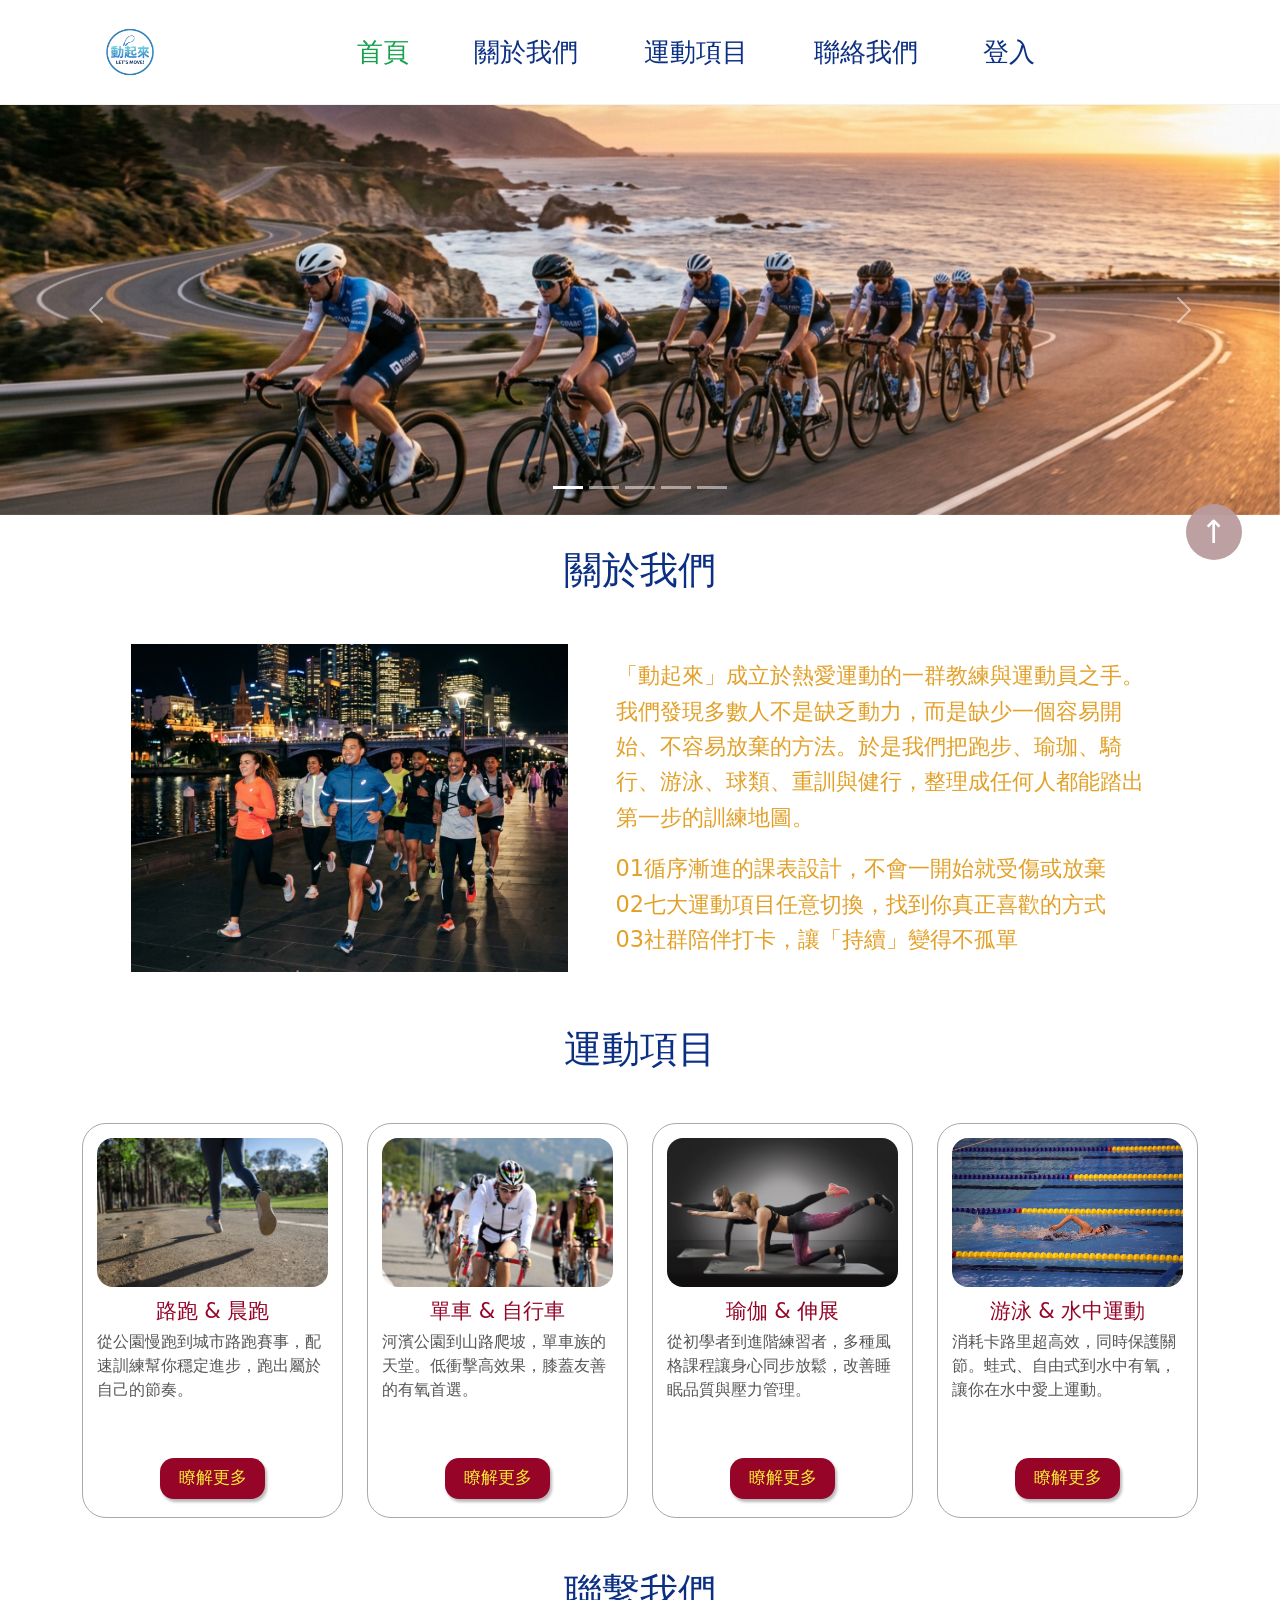
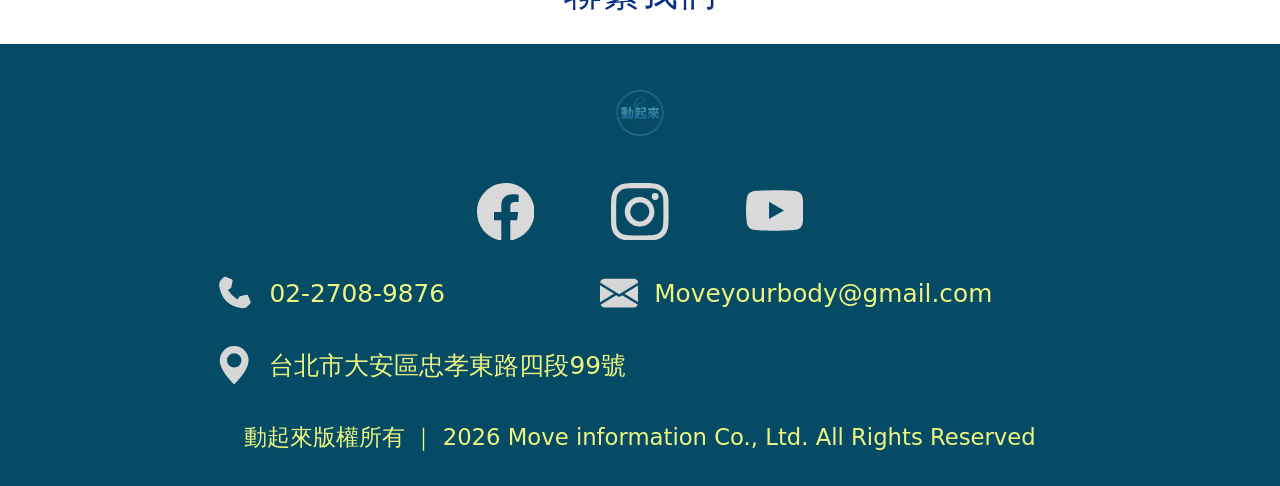
==== index.html @ ba449a6f "Initial website commit" ====
<!doctype html>
<html lang="zh-Hant">
<head>
  <meta charset="utf-8">
  <meta name="viewport" content="width=device-width, initial-scale=1">
  <title>動起來 Move Information</title>
  <link href="css/bootstrap.min.css" rel="stylesheet">
  <link href="css/icons.css" rel="stylesheet">
  <link href="css/style.css" rel="stylesheet">
</head>
<body id="top">
  <header class="site-header sticky-top">
    <nav class="navbar navbar-expand-lg py-1">
      <div class="container-xl">
        <a class="navbar-brand p-0" href="#top" aria-label="動起來首頁">
          <img class="brand-logo-img" src="images/LOGO去背.png" alt="動起來 LET'S MOVE!">
        </a>
        <button class="navbar-toggler" type="button" data-bs-toggle="collapse" data-bs-target="#mainNav" aria-controls="mainNav" aria-expanded="false" aria-label="開啟選單">
          <span class="navbar-toggler-icon"></span>
        </button>
        <div class="collapse navbar-collapse justify-content-center" id="mainNav">
          <ul class="navbar-nav align-items-lg-center">
            <li class="nav-item"><a class="nav-link active" aria-current="page" href="#top">首頁</a></li>
            <li class="nav-item"><a class="nav-link" href="#about">關於我們</a></li>
            <li class="nav-item"><a class="nav-link" href="#programs">運動項目</a></li>
            <li class="nav-item"><a class="nav-link" href="#contact">聯絡我們</a></li>
            <li class="nav-item"><a class="nav-link" href="#login">登入</a></li>
          </ul>
        </div>
      </div>
    </nav>
  </header>

  <main>
    <section id="heroCarousel" class="carousel slide hero-carousel" data-bs-ride="carousel" aria-label="運動輪播圖">
      <div class="carousel-indicators">
        <button type="button" data-bs-target="#heroCarousel" data-bs-slide-to="0" class="active" aria-current="true" aria-label="第 1 張"></button>
        <button type="button" data-bs-target="#heroCarousel" data-bs-slide-to="1" aria-label="第 2 張"></button>
        <button type="button" data-bs-target="#heroCarousel" data-bs-slide-to="2" aria-label="第 3 張"></button>
        <button type="button" data-bs-target="#heroCarousel" data-bs-slide-to="3" aria-label="第 4 張"></button>
        <button type="button" data-bs-target="#heroCarousel" data-bs-slide-to="4" aria-label="第 5 張"></button>
      </div>
      <div class="carousel-inner">
        <div class="carousel-item active">
          <img src="images/img-3.png" alt="自行車隊沿著海岸公路騎乘">
        </div>
        <div class="carousel-item">
          <img src="images/img-2.png" alt="城市夜跑團隊一起慢跑">
        </div>
        <div class="carousel-item">
          <img src="images/img-4.png" alt="戶外瑜珈團體課程">
        </div>
        <div class="carousel-item">
          <img src="images/img-5.jpg" alt="泳者在泳池中蝶式前進">
        </div>
        <div class="carousel-item">
          <img src="images/img-10.png" alt="健身房重訓與體能訓練">
        </div>
      </div>
      <button class="carousel-control-prev" type="button" data-bs-target="#heroCarousel" data-bs-slide="prev" aria-label="上一張">
        <span class="carousel-control-prev-icon" aria-hidden="true"></span>
      </button>
      <button class="carousel-control-next" type="button" data-bs-target="#heroCarousel" data-bs-slide="next" aria-label="下一張">
        <span class="carousel-control-next-icon" aria-hidden="true"></span>
      </button>
    </section>

    <section class="about-section" id="about">
      <div class="container-xl">
        <h2 class="section-title">關於我們</h2>
        <div class="row justify-content-center align-items-center g-4 g-lg-5">
          <div class="col-lg-5 col-md-6">
            <img class="about-image" src="images/img-2.png" alt="城市夜景旁一起慢跑的人們">
          </div>
          <div class="col-lg-6 col-md-6">
            <div class="about-copy">
              <p>「動起來」成立於熱愛運動的一群教練與運動員之手。我們發現多數人不是缺乏動力，而是缺少一個容易開始、不容易放棄的方法。於是我們把跑步、瑜珈、騎行、游泳、球類、重訓與健行，整理成任何人都能踏出第一步的訓練地圖。</p>
              <p class="mb-0">01循序漸進的課表設計，不會一開始就受傷或放棄<br>02七大運動項目任意切換，找到你真正喜歡的方式<br>03社群陪伴打卡，讓「持續」變得不孤單</p>
            </div>
          </div>
        </div>
      </div>
    </section>

    <section class="program-section" id="programs">
      <div class="container-xl">
        <h2 class="section-title">運動項目</h2>
        <div class="row row-cols-1 row-cols-sm-2 row-cols-lg-4 g-4 justify-content-center">
          <div class="col">
            <article class="program-card card">
              <img src="images/img-1.jpg" alt="跑者在公園道路上跑步">
              <div class="card-body p-0 d-flex flex-column">
                <h3 class="card-title">路跑 &amp; 晨跑</h3>
                <p class="card-text">從公園慢跑到城市路跑賽事，配速訓練幫你穩定進步，跑出屬於自己的節奏。</p>
                <div class="mt-auto text-center"><a class="btn more-btn" href="#contact">瞭解更多</a></div>
              </div>
            </article>
          </div>
          <div class="col">
            <article class="program-card card">
              <img src="images/img7.jpg" alt="自行車選手在戶外道路騎乘">
              <div class="card-body p-0 d-flex flex-column">
                <h3 class="card-title">單車 &amp; 自行車</h3>
                <p class="card-text">河濱公園到山路爬坡，單車族的天堂。低衝擊高效果，膝蓋友善的有氧首選。</p>
                <div class="mt-auto text-center"><a class="btn more-btn" href="#contact">瞭解更多</a></div>
              </div>
            </article>
          </div>
          <div class="col">
            <article class="program-card card">
              <img src="images/img8.jpg" alt="兩人在墊上進行瑜珈伸展訓練">
              <div class="card-body p-0 d-flex flex-column">
                <h3 class="card-title">瑜伽 &amp; 伸展</h3>
                <p class="card-text">從初學者到進階練習者，多種風格課程讓身心同步放鬆，改善睡眠品質與壓力管理。</p>
                <div class="mt-auto text-center"><a class="btn more-btn" href="#contact">瞭解更多</a></div>
              </div>
            </article>
          </div>
          <div class="col">
            <article class="program-card card">
              <img src="images/img9.jpg" alt="泳池中的游泳選手">
              <div class="card-body p-0 d-flex flex-column">
                <h3 class="card-title">游泳 &amp; 水中運動</h3>
                <p class="card-text">消耗卡路里超高效，同時保護關節。蛙式、自由式到水中有氧，讓你在水中愛上運動。</p>
                <div class="mt-auto text-center"><a class="btn more-btn" href="#contact">瞭解更多</a></div>
              </div>
            </article>
          </div>
        </div>
      </div>
    </section>

    <section id="contact" aria-labelledby="contactTitle">
      <h2 class="contact-title" id="contactTitle">聯繫我們</h2>
      <footer class="site-footer">
        <div class="container-xl">
          <img class="footer-logo" src="images/LOGO去背.png" alt="動起來 LET'S MOVE!">

          <div class="socials" aria-label="社群連結">
            <a href="#" aria-label="Facebook">
              <svg class="social-icon" viewBox="0 0 16 16" aria-hidden="true"><path d="M16 8.049c0-4.446-3.582-8.05-8-8.05C3.58 0-.002 3.603-.002 8.05c0 4.017 2.926 7.347 6.75 7.951v-5.625h-2.03V8.05H6.75V6.275c0-2.017 1.195-3.131 3.022-3.131.876 0 1.791.157 1.791.157v1.98h-1.009c-.993 0-1.303.621-1.303 1.258v1.51h2.218l-.354 2.326H9.25V16c3.824-.604 6.75-3.934 6.75-7.951z"/></svg>
            </a>
            <a href="#" aria-label="Instagram">
              <svg class="social-icon" viewBox="0 0 16 16" aria-hidden="true"><path d="M8 0C5.829 0 5.556.01 4.703.048 3.85.088 3.269.222 2.76.42a3.917 3.917 0 0 0-1.417.923A3.927 3.927 0 0 0 .42 2.76C.222 3.268.087 3.85.048 4.7.01 5.555 0 5.827 0 8.001c0 2.172.01 2.444.048 3.297.04.852.174 1.433.372 1.942.205.526.478.972.923 1.417.444.445.89.719 1.416.923.51.198 1.09.333 1.942.372C5.555 15.99 5.827 16 8 16s2.444-.01 3.298-.048c.851-.04 1.434-.174 1.943-.372a3.916 3.916 0 0 0 1.416-.923c.445-.445.718-.891.923-1.417.197-.509.332-1.09.372-1.942C15.99 10.445 16 10.173 16 8s-.01-2.445-.048-3.299c-.04-.851-.175-1.433-.372-1.941a3.926 3.926 0 0 0-.923-1.417A3.911 3.911 0 0 0 13.24.42c-.51-.198-1.092-.333-1.943-.372C10.443.01 10.172 0 7.998 0h.003zm-.717 1.442h.718c2.136 0 2.389.007 3.232.046.78.035 1.204.166 1.486.275.373.145.64.319.92.599.28.28.453.546.598.92.11.281.24.705.275 1.485.039.843.047 1.096.047 3.231s-.008 2.389-.047 3.232c-.035.78-.166 1.203-.275 1.485a2.47 2.47 0 0 1-.599.919c-.28.28-.546.453-.92.598-.28.11-.704.24-1.485.276-.843.038-1.096.047-3.232.047s-2.39-.009-3.233-.047c-.78-.036-1.203-.166-1.485-.276a2.478 2.478 0 0 1-.92-.598 2.48 2.48 0 0 1-.6-.92c-.109-.281-.24-.705-.275-1.485-.038-.843-.046-1.096-.046-3.233 0-2.136.008-2.388.046-3.231.036-.78.166-1.204.276-1.486.145-.373.319-.64.599-.92.28-.28.546-.453.92-.598.282-.11.705-.24 1.485-.276.738-.034 1.024-.044 2.515-.045v.002zm4.988 1.328a.96.96 0 1 0 0 1.92.96.96 0 0 0 0-1.92zm-4.27 1.122a4.109 4.109 0 1 0 0 8.217 4.109 4.109 0 0 0 0-8.217zm0 1.441a2.667 2.667 0 1 1 0 5.334 2.667 2.667 0 0 1 0-5.334z"/></svg>
            </a>
            <a href="#" aria-label="YouTube">
              <svg class="social-icon" viewBox="0 0 16 16" aria-hidden="true"><path d="M8.051 1.999h.089c.822.003 4.987.033 6.11.335a2.01 2.01 0 0 1 1.415 1.42c.101.38.172.883.22 1.402l.01.104.022.26.008.104c.065.914.073 1.77.074 1.957v.075c-.001.194-.01 1.108-.082 2.06l-.008.105-.009.104c-.05.572-.124 1.14-.235 1.558a2.007 2.007 0 0 1-1.415 1.42c-1.16.312-5.569.334-6.18.335h-.142c-.309 0-1.587-.006-2.927-.052l-.17-.006-.087-.004-.171-.007-.171-.007c-1.11-.049-2.167-.128-2.654-.26a2.007 2.007 0 0 1-1.415-1.419c-.111-.417-.185-.986-.235-1.558L.09 9.82l-.008-.104A31.4 31.4 0 0 1 0 7.68v-.123c.002-.215.01-.958.064-1.778l.007-.103.003-.052.008-.104.022-.26.01-.104c.048-.519.119-1.023.22-1.402a2.007 2.007 0 0 1 1.415-1.42c.487-.13 1.544-.21 2.654-.26l.17-.007.172-.006.086-.003.171-.007A99.788 99.788 0 0 1 7.858 2h.193zM6.4 5.209v4.818l4.157-2.408L6.4 5.209z"/></svg>
            </a>
          </div>

          <div class="info-row">
            <div class="info-item">
              <svg class="info-icon" aria-hidden="true" viewBox="0 0 16 16">
                <path d="M3.654 1.328a.678.678 0 0 1 .736-.157l2.522 1.008c.329.132.51.482.431.827l-.572 2.503a.678.678 0 0 1-.282.415l-1.082.721a11.72 11.72 0 0 0 3.948 3.948l.721-1.082a.678.678 0 0 1 .415-.282l2.503-.572a.678.678 0 0 1 .827.431l1.008 2.522a.678.678 0 0 1-.157.736l-1.101 1.101c-.728.728-1.818.947-2.828.77C5.612 13.32 2.68 10.388 1.782 5.261c-.177-1.01.042-2.1.77-2.828l1.102-1.105z"/>
              </svg>
              <span>02-2708-9876</span>
            </div>
            <div class="info-item">
              <svg class="info-icon" aria-hidden="true" viewBox="0 0 16 16">
                <path d="M.05 3.555A2 2 0 0 1 2 2h12a2 2 0 0 1 1.95 1.555L8 8.414.05 3.555z"/>
                <path d="M0 4.697v7.104l5.803-3.558L0 4.697zM6.761 8.83l-6.57 4.027A2 2 0 0 0 2 14h12a2 2 0 0 0 1.808-1.143L9.238 8.83 8 9.586 6.761 8.83zM10.197 8.243 16 11.801V4.697l-5.803 3.546z"/>
              </svg>
              <span>Moveyourbody@gmail.com</span>
            </div>
          </div>

          <div class="address-row info-item">
            <svg class="info-icon" aria-hidden="true" viewBox="0 0 16 16">
              <path d="M8 16s6-5.686 6-10A6 6 0 0 0 2 6c0 4.314 6 10 6 10zm0-7a3 3 0 1 1 0-6 3 3 0 0 1 0 6z"/>
            </svg>
            <span>台北市大安區忠孝東路四段99號</span>
          </div>

          <div class="copyright">動起來版權所有 ｜ 2026 Move information Co., Ltd. All Rights Reserved</div>
        </div>
      </footer>
    </section>
  </main>

  <a class="back-top" href="#top" aria-label="回到頂部">↑</a>

  <script src="js/bootstrap.bundle.min.js"></script>
</body>
</html>
---- css/icons.css ----
/* ==========================================
   icons.css — SVG 圖示獨立樣式
   供所有頁面共用引用
   ========================================== */

/* 社群媒體圖示列 */
.socials {
  display: flex;
  justify-content: center;
  gap: clamp(2rem, 6vw, 4.8rem);
  margin-bottom: 2.1rem;
}

.socials a {
  color: #d9d9d9;
  line-height: 1;
  transition: color .2s ease;
  text-decoration: none;
  display: inline-flex;
  align-items: center;
}

.socials a:hover {
  color: #fff;
}

.social-icon {
  width: clamp(2.4rem, 4.5vw, 3.6rem);
  height: clamp(2.4rem, 4.5vw, 3.6rem);
  fill: currentColor;
  display: block;
}

/* 頁尾聯絡資訊圖示 */
.info-icon {
  color: #d6d6d6;
  width: clamp(1.8rem, 3vw, 2.6rem);
  height: clamp(1.8rem, 3vw, 2.6rem);
  flex: 0 0 auto;
  fill: currentColor;
}
---- css/style.css ----
:root {
  --move-blue: #0b2f83;
  --move-green: #13a14a;
  --move-gold: #e3a028;
  --move-red: #960427;
  --footer-blue: #064b65;
  --soft-gray: #d7d7d7;
  --footer-text: #eef581;
}

body {
  font-family: "Noto Sans TC", "Microsoft JhengHei", system-ui, sans-serif;
  color: #333;
  background: #fff;
  font-weight: 400;
}

.site-header {
  background: #fff;
  min-height: 104px;
  border-bottom: 1px solid rgba(0, 0, 0, .05);
}

.brand-logo {
  width: 96px;
  height: 96px;
  border: 3px solid #4e95bd;
  border-radius: 50%;
  color: #3d8bb8;
  line-height: 1;
  display: grid;
  place-items: center;
  text-align: center;
  font-weight: 400;
  letter-spacing: 0;
}

.brand-logo .logo-script {
  font-family: Georgia, serif;
  font-size: 34px;
  font-weight: 400;
  line-height: .65;
  transform: rotate(-12deg);
  opacity: .75;
}

.brand-logo .logo-main {
  font-size: 27px;
  margin-top: -6px;
}

.brand-logo .logo-sub {
  font-size: 9px;
  color: #1d385f;
  margin-top: 4px;
}

.brand-logo-img {
  width: 96px;
  height: 96px;
  object-fit: contain;
  display: block;
}

.navbar-nav {
  gap: clamp(1rem, 4vw, 3.1rem);
}

.navbar .nav-link {
  color: var(--move-blue);
  font-size: clamp(1.15rem, 2.1vw, 1.62rem);
  font-weight: 400;
  padding: .5rem 0;
  white-space: nowrap;
}

.navbar .nav-link.active,
.navbar .nav-link:hover {
  color: var(--move-green);
}

.hero-carousel .carousel-item img {
  width: 100%;
  height: clamp(280px, 32vw, 440px);
  object-fit: cover;
  object-position: center;
}

.section-title {
  color: var(--move-blue);
  font-weight: 400;
  font-size: clamp(2rem, 3vw, 2.55rem);
  letter-spacing: 0;
  text-align: center;
  margin-bottom: clamp(2rem, 4vw, 3.8rem);
}

.about-section {
  padding: 2rem 0 3.4rem;
}

.about-image {
  width: 100%;
  aspect-ratio: 4 / 3;
  object-fit: cover;
}

.about-copy {
  color: var(--move-gold);
  font-size: clamp(1.08rem, 1.75vw, 1.42rem);
  line-height: 1.58;
  font-weight: 400;
}

.program-section {
  padding-bottom: 3.2rem;
}

.program-card {
  border: 1px solid #a9a9a9;
  border-radius: 24px;
  padding: 14px 14px 18px;
  height: 100%;
  box-shadow: none;
  overflow: hidden;
  background: #fff;
}

.program-card img {
  width: 100%;
  aspect-ratio: 1.55 / 1;
  object-fit: cover;
  border-radius: 16px;
  margin-bottom: .65rem;
}

.program-card .card-title {
  color: var(--move-red);
  font-size: clamp(1.18rem, 1.65vw, 1.45rem);
  font-weight: 400;
  text-align: center;
  margin-bottom: .45rem;
}

.program-card .card-text {
  color: #565656;
  line-height: 1.48;
  font-size: 1rem;
  font-weight: 400;
  min-height: 7rem;
}

.more-btn {
  background: var(--move-red);
  border: 0;
  color: #f8ee33;
  font-size: 1.08rem;
  font-weight: 400;
  border-radius: 14px;
  padding: .45rem 1.15rem;
  box-shadow: 2px 3px 3px rgba(0, 0, 0, .28);
}

.more-btn:hover,
.more-btn:focus {
  background: #77001d;
  color: #fff56b;
}

.contact-title {
  color: var(--move-blue);
  font-size: clamp(2rem, 3vw, 2.5rem);
  font-weight: 400;
  text-align: center;
  margin-bottom: 1.8rem;
}

.site-footer {
  background: var(--footer-blue);
  color: var(--footer-text);
  padding: 1.1rem 0 2rem;
  font-size: clamp(1.05rem, 2vw, 1.55rem);
  font-weight: 400;
}

.footer-logo {
  width: 104px;
  height: 104px;
  opacity: .55;
  margin: 0 auto 1.1rem;
  object-fit: contain;
  display: block;
  border-color: #6bb1d1;
  color: #79bbdb;
  transform: scale(.92);
}

.info-row {
  display: grid;
  grid-template-columns: minmax(0, 1fr) minmax(0, 1.45fr);
  gap: 1.7rem 4rem;
  align-items: center;
  max-width: 850px;
  margin: 0 auto 2.1rem;
}

.info-item {
  display: flex;
  align-items: center;
  gap: 1rem;
  min-width: 0;
}

.info-item span {
  overflow-wrap: anywhere;
}

.address-row {
  max-width: 850px;
  margin: 0 auto 2.2rem;
}

.copyright {
  text-align: center;
  font-size: clamp(1rem, 1.8vw, 1.42rem);
  line-height: 1.5;
}

.back-top {
  position: fixed;
  right: clamp(1rem, 3vw, 2.5rem);
  top: 56%;
  width: 56px;
  height: 56px;
  border-radius: 50%;
  background: #b99b9d;
  color: #fff;
  display: grid;
  place-items: center;
  text-decoration: none;
  font-size: 2rem;
  z-index: 20;
  opacity: .95;
}

.back-top:hover {
  color: #fff;
  background: #a47f82;
}

@media (max-width: 991.98px) {
  .site-header { min-height: auto; }
  .brand-logo { width: 76px; height: 76px; }
  .brand-logo-img { width: 76px; height: 76px; }
  .brand-logo .logo-script { font-size: 27px; }
  .brand-logo .logo-main { font-size: 21px; }
  .navbar-nav { gap: .25rem; padding: 1rem 0; }
  .about-section { padding-top: 1.5rem; }
  .program-card .card-text { min-height: auto; }
  .info-row { grid-template-columns: 1fr; max-width: 520px; gap: 1.2rem; }
  .address-row { max-width: 520px; }
}

@media (max-width: 575.98px) {
  .hero-carousel .carousel-item img { height: 235px; }
  .program-card { border-radius: 18px; }
  .back-top { width: 46px; height: 46px; font-size: 1.6rem; }
  .site-footer { text-align: left; }
  .copyright { text-align: left; }
}
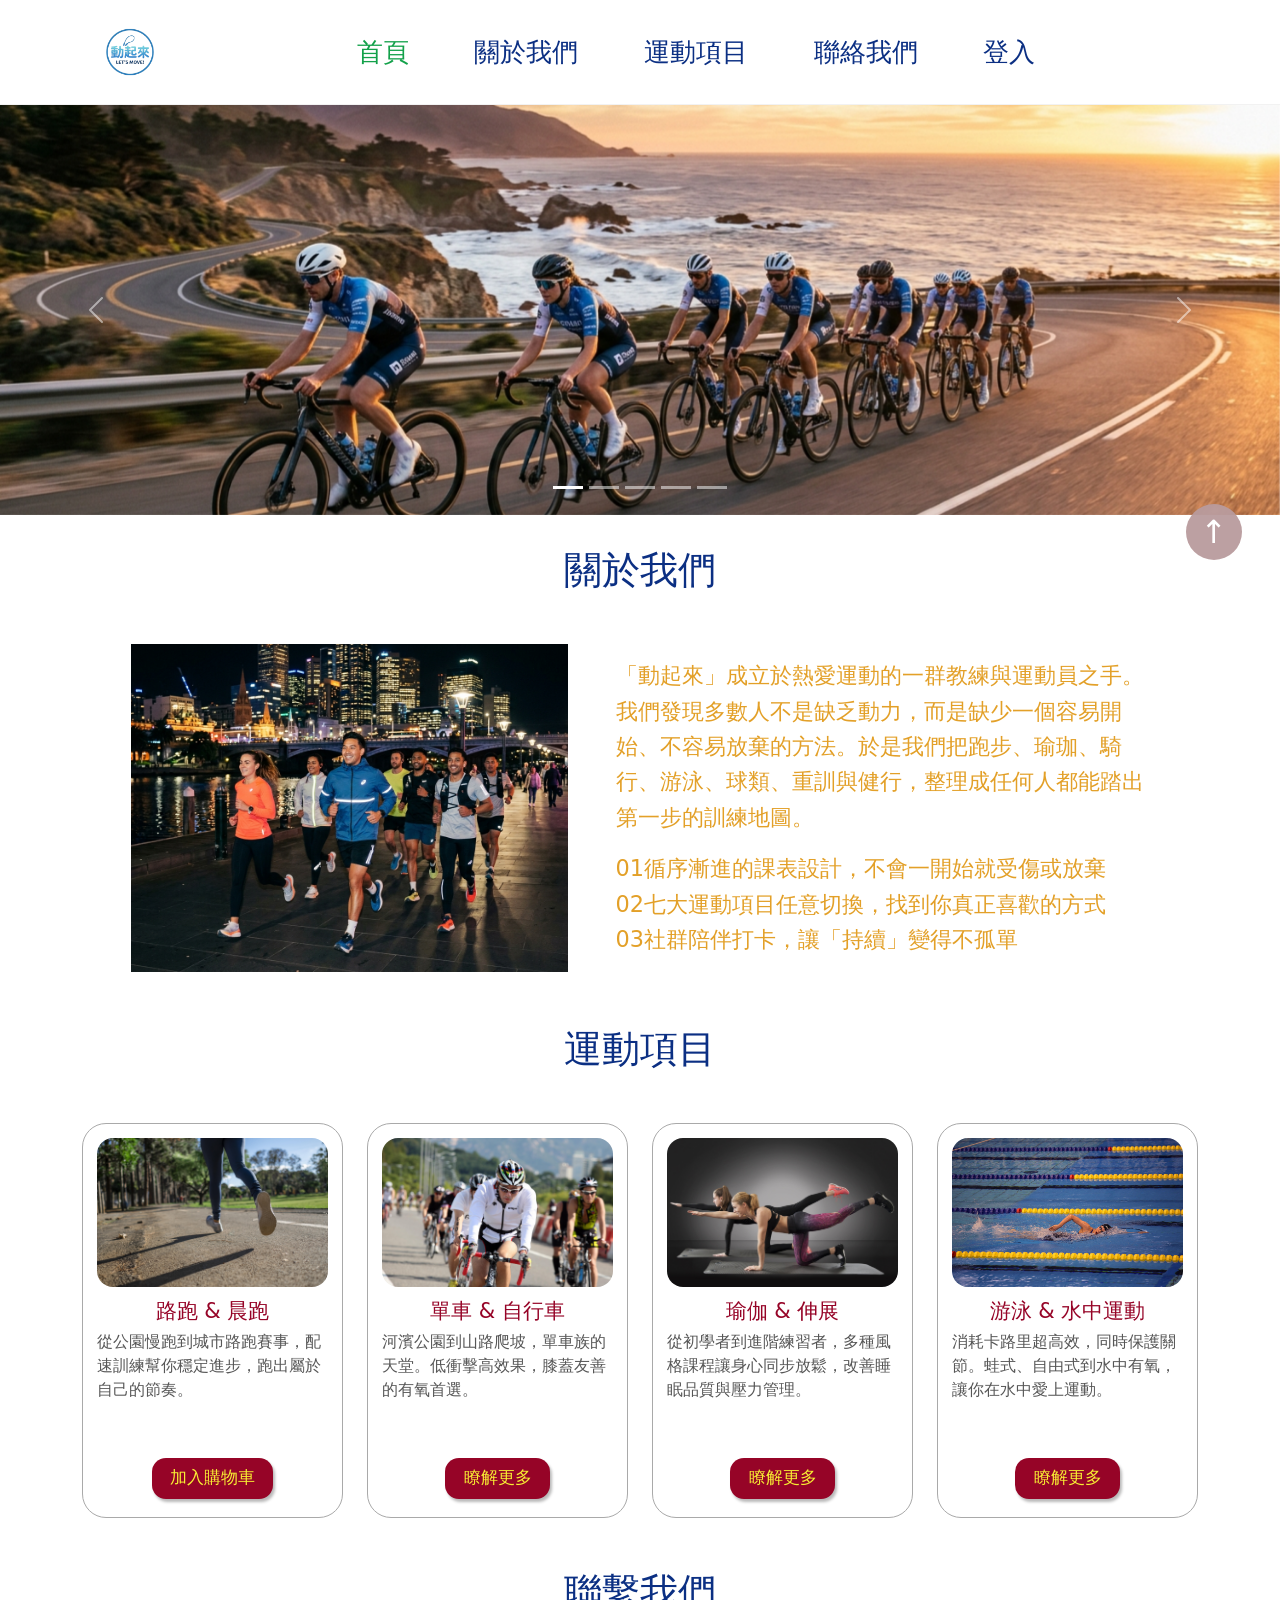
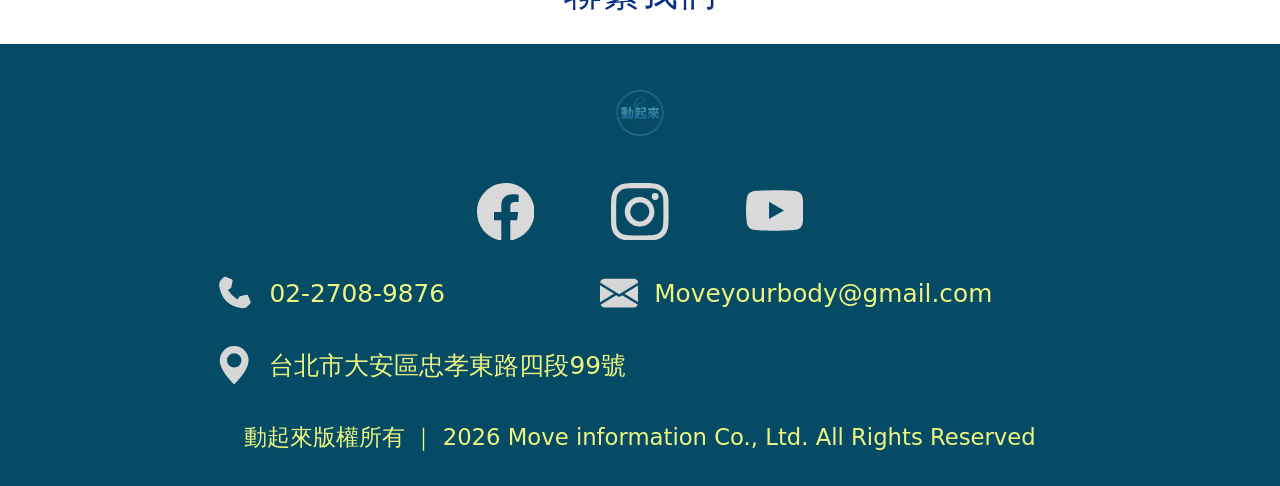
==== commit 910d3773: "Add GA4 add_to_cart event and custom JS for 加入購物車 button - Add id="addToCartBtn" to the 加入購物車 button" ====
--- a/index.html
+++ b/index.html
@@ -7,6 +7,14 @@
   <link href="css/bootstrap.min.css" rel="stylesheet">
   <link href="css/icons.css" rel="stylesheet">
   <link href="css/style.css" rel="stylesheet">
+  <!-- Google Analytics 4 全域頁面瀏覽追蹤 -->
+  <script async src="https://www.googletagmanager.com/gtag/js?id=G-KNTMFT83TT"></script>
+  <script>
+    window.dataLayer = window.dataLayer || [];
+    function gtag(){dataLayer.push(arguments);}
+    gtag('js', new Date());
+    gtag('config', 'G-KNTMFT83TT');
+  </script>
 </head>
 <body id="top">
   <header class="site-header sticky-top">
@@ -92,7 +100,7 @@
               <div class="card-body p-0 d-flex flex-column">
                 <h3 class="card-title">路跑 &amp; 晨跑</h3>
                 <p class="card-text">從公園慢跑到城市路跑賽事，配速訓練幫你穩定進步，跑出屬於自己的節奏。</p>
-                <div class="mt-auto text-center"><a class="btn more-btn" href="#contact">瞭解更多</a></div>
+                <div class="mt-auto text-center"><a id="addToCartBtn" class="btn more-btn" href="#contact">加入購物車</a></div>
               </div>
             </article>
           </div>
@@ -180,6 +188,7 @@
   <a class="back-top" href="#top" aria-label="回到頂部">↑</a>
 
   <script src="js/bootstrap.bundle.min.js"></script>
+  <script src="js/main.js"></script>
 </body>
 </html>
 
